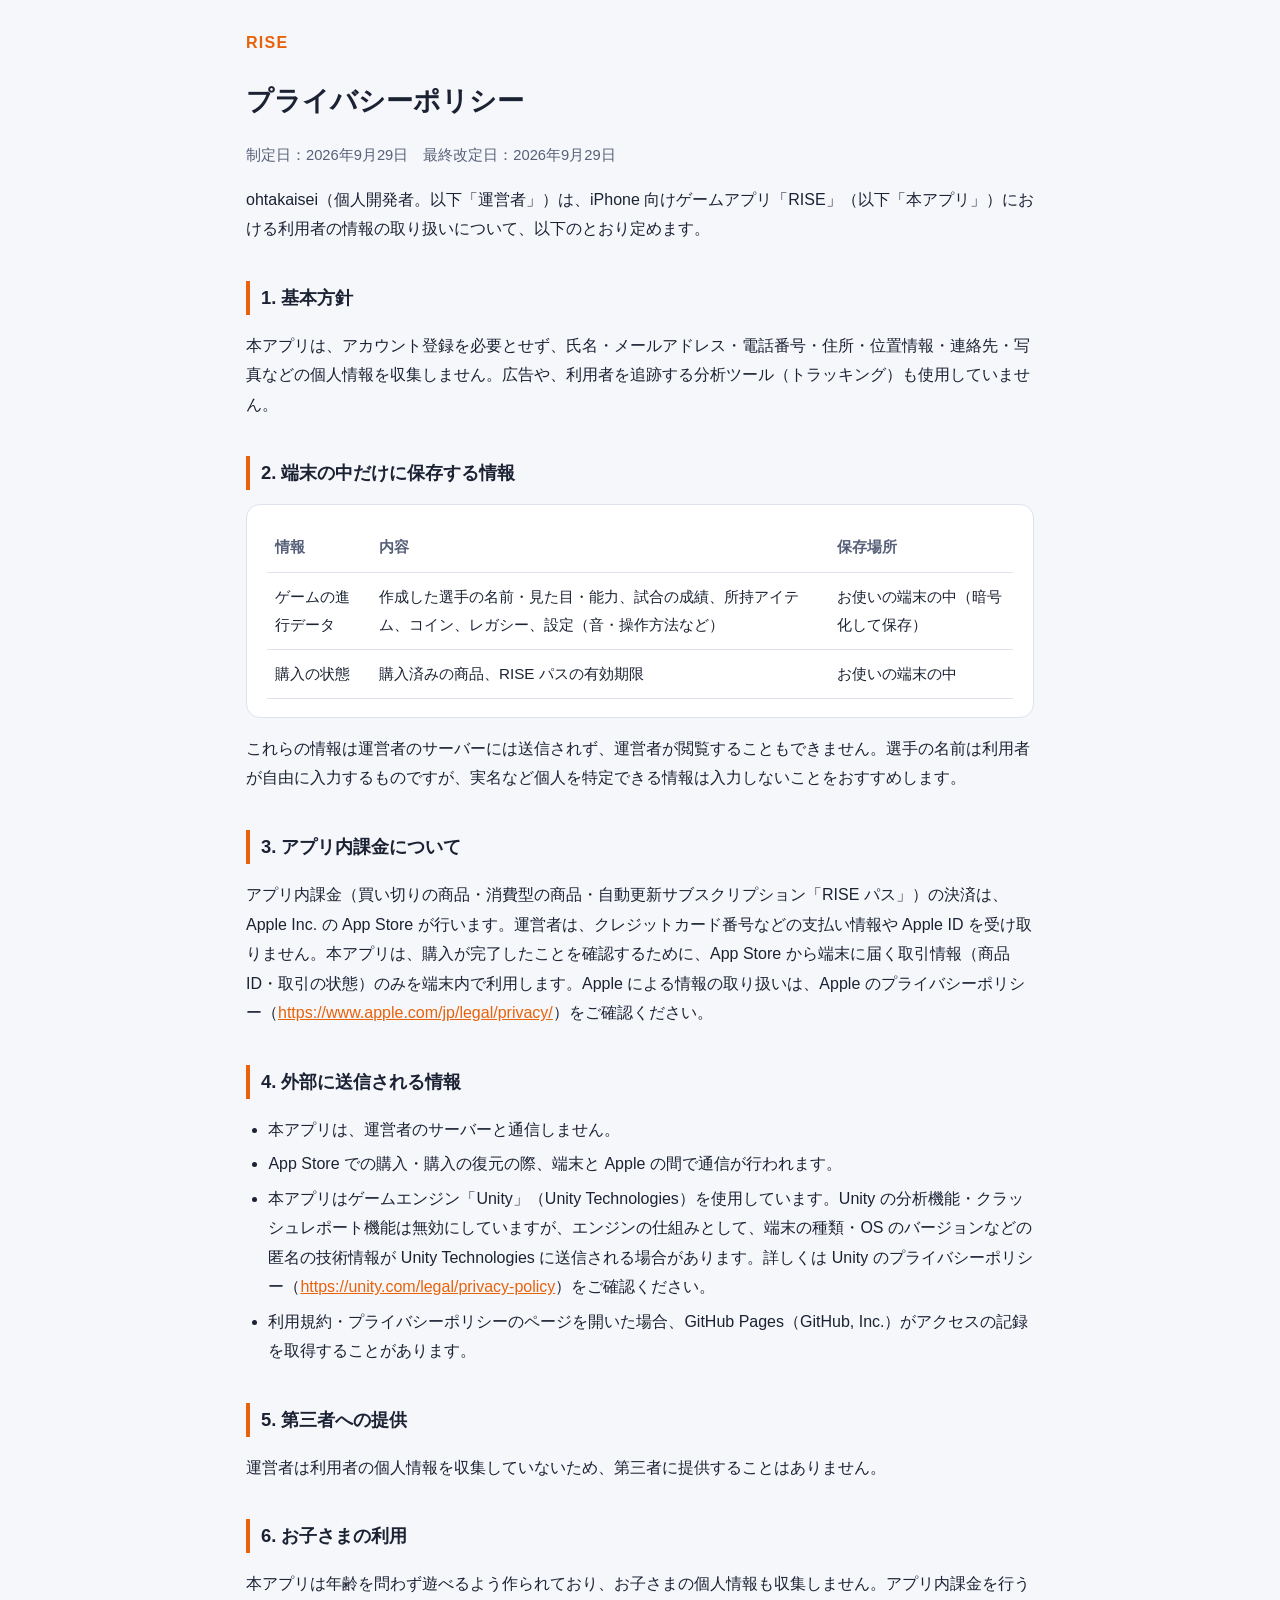
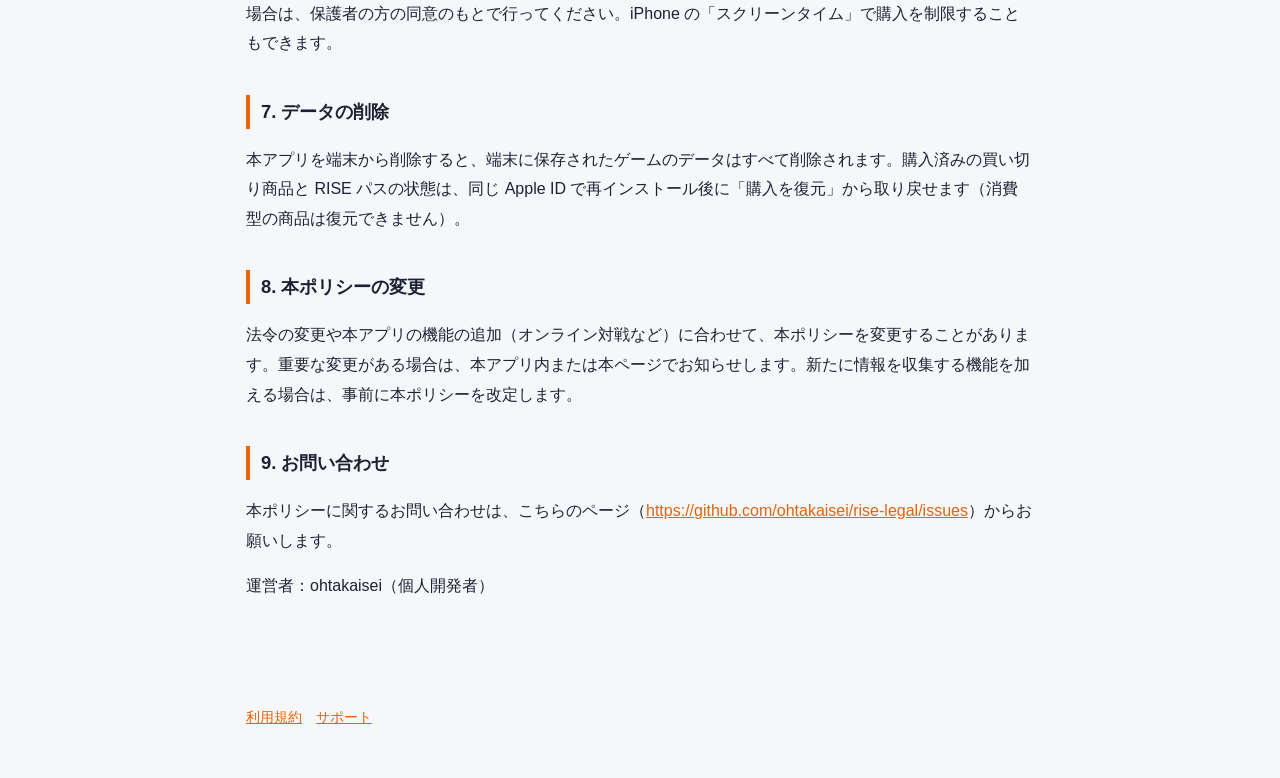
==== privacy.html @ 350b444a "RISE: プライバシーポリシー・利用規約・サポートページ" ====
<!doctype html><html lang="ja"><head><meta charset="utf-8"><meta name="viewport" content="width=device-width,initial-scale=1"><title>RISE プライバシーポリシー</title><link rel="stylesheet" href="style.css"></head>
<body><header><a href="./">RISE</a></header><main>
<h1>プライバシーポリシー</h1><p class="dim">制定日：2026年9月29日　最終改定日：2026年9月29日</p>
<p>ohtakaisei（個人開発者。以下「運営者」）は、iPhone 向けゲームアプリ「RISE」（以下「本アプリ」）における利用者の情報の取り扱いについて、以下のとおり定めます。</p>

<h2>1. 基本方針</h2>
<p>本アプリは、アカウント登録を必要とせず、氏名・メールアドレス・電話番号・住所・位置情報・連絡先・写真などの個人情報を収集しません。広告や、利用者を追跡する分析ツール（トラッキング）も使用していません。</p>

<h2>2. 端末の中だけに保存する情報</h2>
<div class="card"><table>
<tr><th>情報</th><th>内容</th><th>保存場所</th></tr>
<tr><td>ゲームの進行データ</td><td>作成した選手の名前・見た目・能力、試合の成績、所持アイテム、コイン、レガシー、設定（音・操作方法など）</td><td>お使いの端末の中（暗号化して保存）</td></tr>
<tr><td>購入の状態</td><td>購入済みの商品、RISE パスの有効期限</td><td>お使いの端末の中</td></tr>
</table></div>
<p>これらの情報は運営者のサーバーには送信されず、運営者が閲覧することもできません。選手の名前は利用者が自由に入力するものですが、実名など個人を特定できる情報は入力しないことをおすすめします。</p>

<h2>3. アプリ内課金について</h2>
<p>アプリ内課金（買い切りの商品・消費型の商品・自動更新サブスクリプション「RISE パス」）の決済は、Apple Inc. の App Store が行います。運営者は、クレジットカード番号などの支払い情報や Apple ID を受け取りません。本アプリは、購入が完了したことを確認するために、App Store から端末に届く取引情報（商品 ID・取引の状態）のみを端末内で利用します。Apple による情報の取り扱いは、Apple のプライバシーポリシー（<a href="https://www.apple.com/jp/legal/privacy/">https://www.apple.com/jp/legal/privacy/</a>）をご確認ください。</p>

<h2>4. 外部に送信される情報</h2>
<ul>
<li>本アプリは、運営者のサーバーと通信しません。</li>
<li>App Store での購入・購入の復元の際、端末と Apple の間で通信が行われます。</li>
<li>本アプリはゲームエンジン「Unity」（Unity Technologies）を使用しています。Unity の分析機能・クラッシュレポート機能は無効にしていますが、エンジンの仕組みとして、端末の種類・OS のバージョンなどの匿名の技術情報が Unity Technologies に送信される場合があります。詳しくは Unity のプライバシーポリシー（<a href="https://unity.com/legal/privacy-policy">https://unity.com/legal/privacy-policy</a>）をご確認ください。</li>
<li>利用規約・プライバシーポリシーのページを開いた場合、GitHub Pages（GitHub, Inc.）がアクセスの記録を取得することがあります。</li>
</ul>

<h2>5. 第三者への提供</h2>
<p>運営者は利用者の個人情報を収集していないため、第三者に提供することはありません。</p>

<h2>6. お子さまの利用</h2>
<p>本アプリは年齢を問わず遊べるよう作られており、お子さまの個人情報も収集しません。アプリ内課金を行う場合は、保護者の方の同意のもとで行ってください。iPhone の「スクリーンタイム」で購入を制限することもできます。</p>

<h2>7. データの削除</h2>
<p>本アプリを端末から削除すると、端末に保存されたゲームのデータはすべて削除されます。購入済みの買い切り商品と RISE パスの状態は、同じ Apple ID で再インストール後に「購入を復元」から取り戻せます（消費型の商品は復元できません）。</p>

<h2>8. 本ポリシーの変更</h2>
<p>法令の変更や本アプリの機能の追加（オンライン対戦など）に合わせて、本ポリシーを変更することがあります。重要な変更がある場合は、本アプリ内または本ページでお知らせします。新たに情報を収集する機能を加える場合は、事前に本ポリシーを改定します。</p>

<h2>9. お問い合わせ</h2>
<p>本ポリシーに関するお問い合わせは、こちらのページ（<a href="https://github.com/ohtakaisei/rise-legal/issues">https://github.com/ohtakaisei/rise-legal/issues</a>）からお願いします。</p>
<p>運営者：ohtakaisei（個人開発者）</p>
</main><footer><a href="terms.html">利用規約</a>　<a href="./">サポート</a></footer></body></html>
---- style.css ----
:root{--bg:#0f1420;--card:#171e2e;--text:#e9edf5;--dim:#a8b1c4;--accent:#ff7a1a;--gold:#ffc63a;--line:#26304a}
@media (prefers-color-scheme: light){:root:not([data-theme="dark"]){--bg:#f6f7fb;--card:#ffffff;--text:#1b2233;--dim:#566078;--accent:#e8620a;--gold:#b98300;--line:#dde2ee}}
*{box-sizing:border-box}body{margin:0;background:var(--bg);color:var(--text);font-family:-apple-system,BlinkMacSystemFont,"Hiragino Sans","Noto Sans JP",sans-serif;line-height:1.85;font-size:16px}
header{padding:28px 16px 8px;max-width:820px;margin:0 auto}header a{color:var(--accent);text-decoration:none;font-weight:800;letter-spacing:.08em}
main{max-width:820px;margin:0 auto;padding:0 16px 64px}h1{font-size:1.7rem;margin:.4em 0 .2em}h2{font-size:1.15rem;margin:2em 0 .6em;padding-left:.6em;border-left:4px solid var(--accent)}
.card{background:var(--card);border:1px solid var(--line);border-radius:14px;padding:18px 20px;margin:14px 0}.dim{color:var(--dim);font-size:.92rem}
table{width:100%;border-collapse:collapse;font-size:.95rem}th,td{border-bottom:1px solid var(--line);padding:10px 8px;text-align:left;vertical-align:top}th{white-space:nowrap;color:var(--dim);font-weight:600}
a{color:var(--accent)}ol,ul{padding-left:1.4em}li{margin:.3em 0}footer{max-width:820px;margin:0 auto;padding:24px 16px 48px;color:var(--dim);font-size:.85rem}
.links a{display:inline-block;margin:6px 12px 6px 0;padding:12px 18px;border-radius:12px;background:var(--card);border:1px solid var(--line);text-decoration:none;font-weight:700}
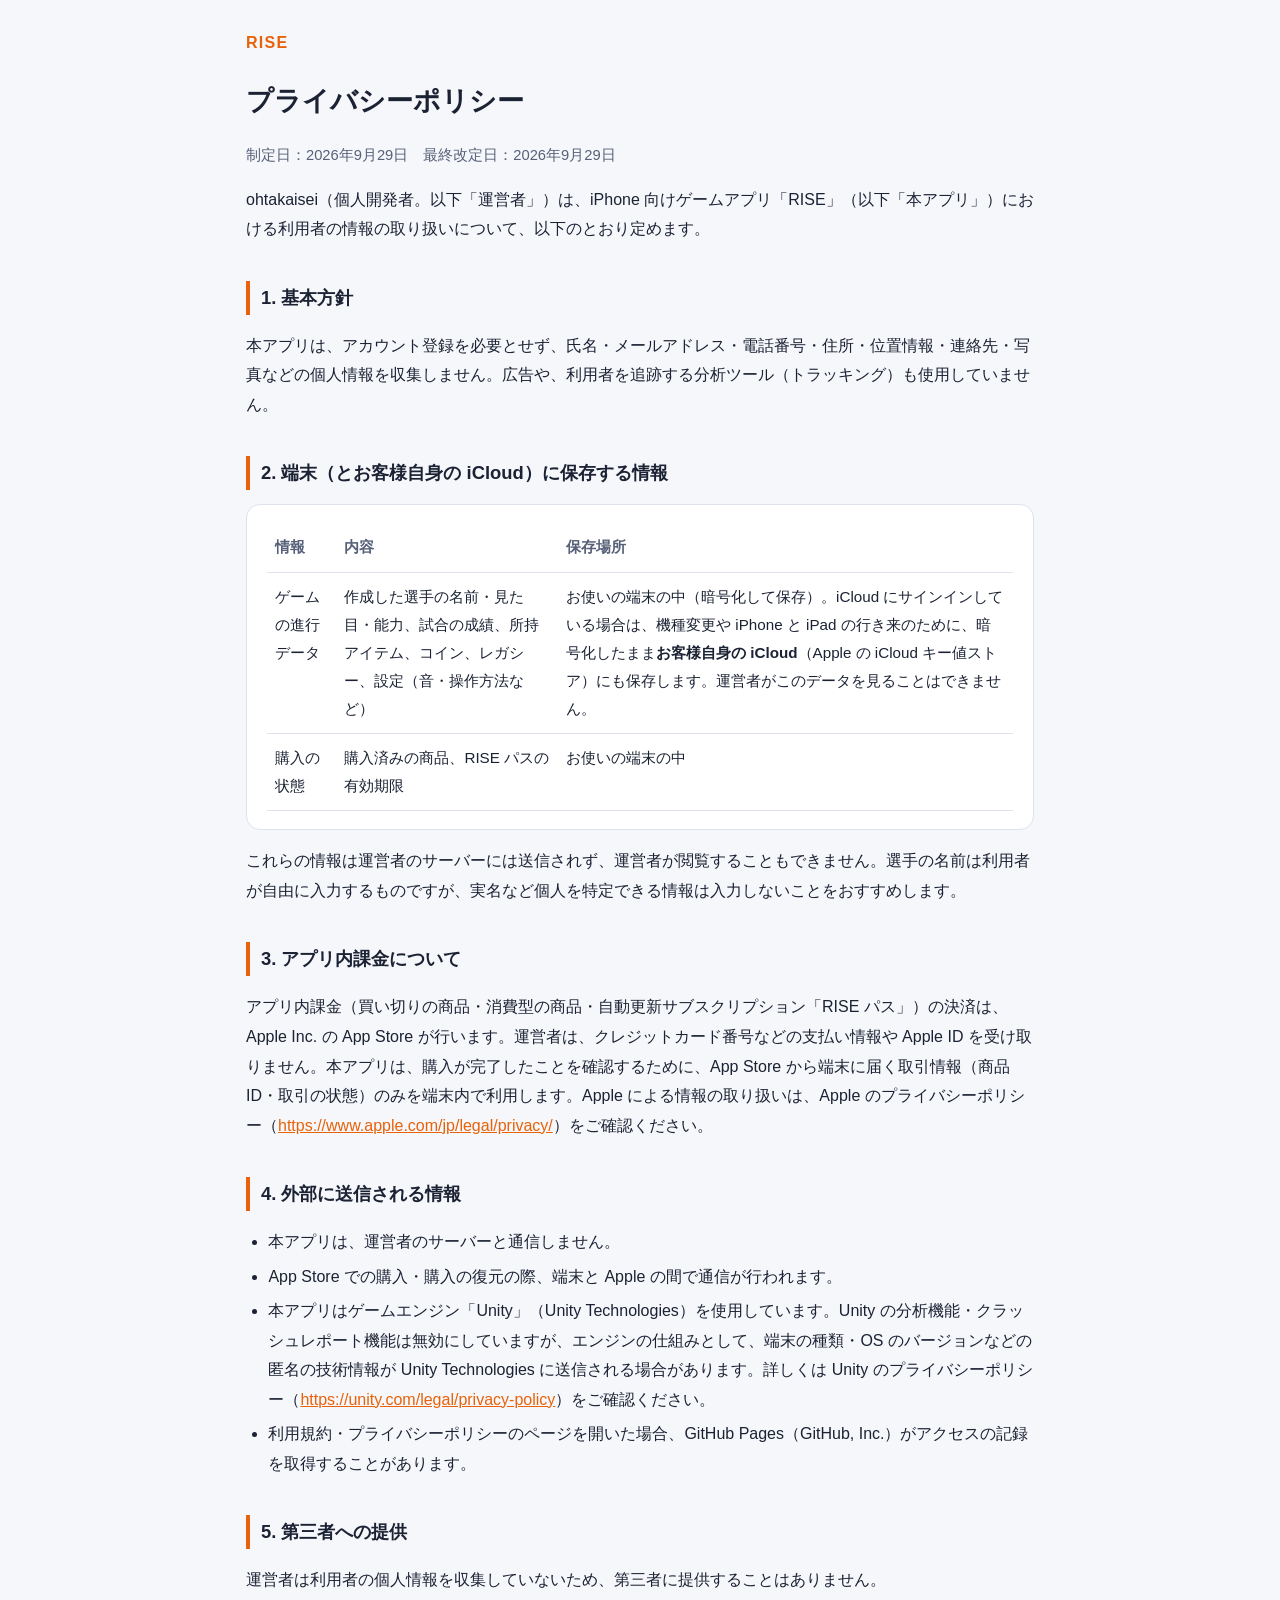
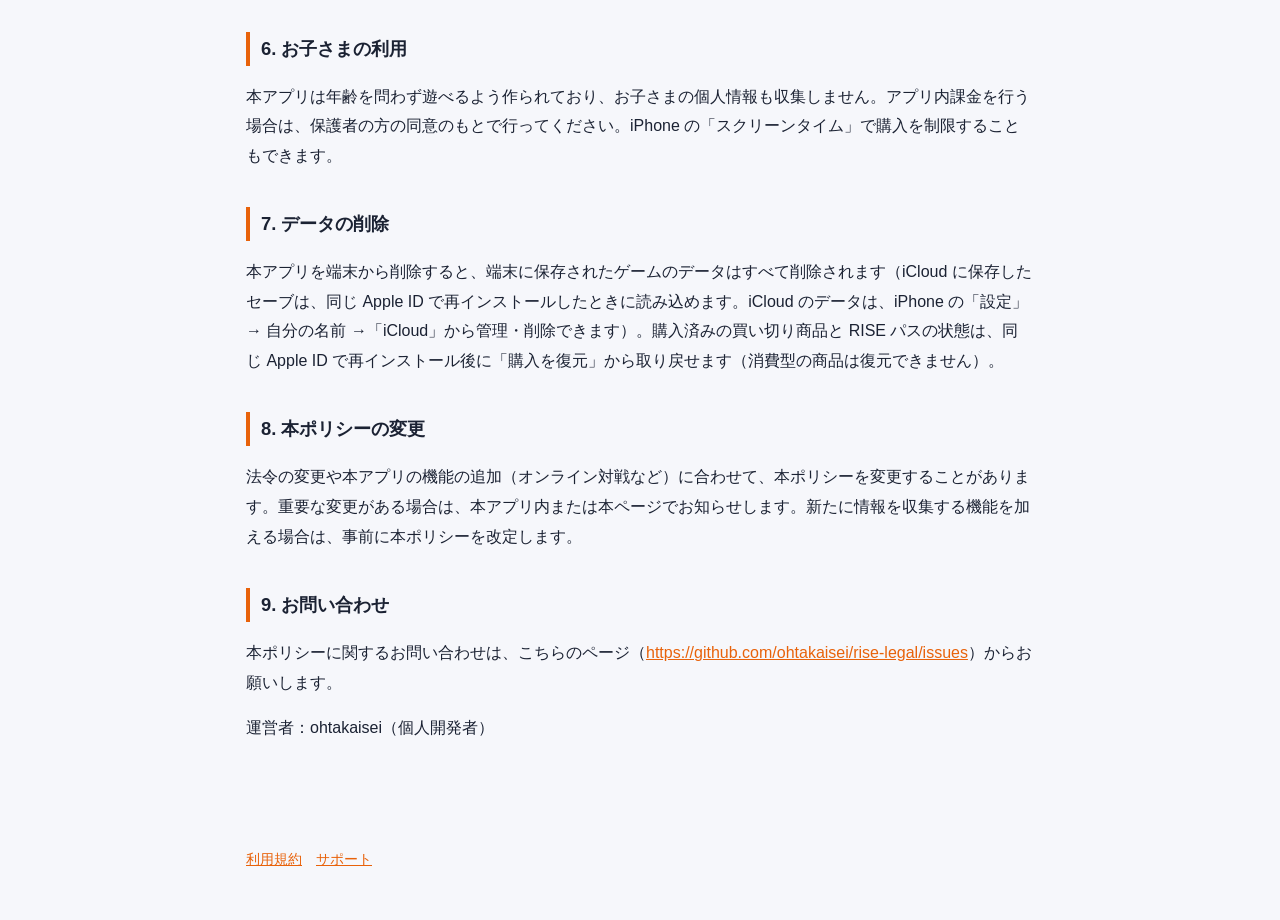
==== commit 40525957: "iCloud へのセーブの保存を追記 Co-Authored-By: Claude Opus 5.5 <noreply@anthropic.com>" ====
--- a/privacy.html
+++ b/privacy.html
@@ -6,10 +6,10 @@
 <h2>1. 基本方針</h2>
 <p>本アプリは、アカウント登録を必要とせず、氏名・メールアドレス・電話番号・住所・位置情報・連絡先・写真などの個人情報を収集しません。広告や、利用者を追跡する分析ツール（トラッキング）も使用していません。</p>
 
-<h2>2. 端末の中だけに保存する情報</h2>
+<h2>2. 端末（とお客様自身の iCloud）に保存する情報</h2>
 <div class="card"><table>
 <tr><th>情報</th><th>内容</th><th>保存場所</th></tr>
-<tr><td>ゲームの進行データ</td><td>作成した選手の名前・見た目・能力、試合の成績、所持アイテム、コイン、レガシー、設定（音・操作方法など）</td><td>お使いの端末の中（暗号化して保存）</td></tr>
+<tr><td>ゲームの進行データ</td><td>作成した選手の名前・見た目・能力、試合の成績、所持アイテム、コイン、レガシー、設定（音・操作方法など）</td><td>お使いの端末の中（暗号化して保存）。iCloud にサインインしている場合は、機種変更や iPhone と iPad の行き来のために、暗号化したまま<strong>お客様自身の iCloud</strong>（Apple の iCloud キー値ストア）にも保存します。運営者がこのデータを見ることはできません。</td></tr>
 <tr><td>購入の状態</td><td>購入済みの商品、RISE パスの有効期限</td><td>お使いの端末の中</td></tr>
 </table></div>
 <p>これらの情報は運営者のサーバーには送信されず、運営者が閲覧することもできません。選手の名前は利用者が自由に入力するものですが、実名など個人を特定できる情報は入力しないことをおすすめします。</p>
@@ -32,7 +32,7 @@
 <p>本アプリは年齢を問わず遊べるよう作られており、お子さまの個人情報も収集しません。アプリ内課金を行う場合は、保護者の方の同意のもとで行ってください。iPhone の「スクリーンタイム」で購入を制限することもできます。</p>
 
 <h2>7. データの削除</h2>
-<p>本アプリを端末から削除すると、端末に保存されたゲームのデータはすべて削除されます。購入済みの買い切り商品と RISE パスの状態は、同じ Apple ID で再インストール後に「購入を復元」から取り戻せます（消費型の商品は復元できません）。</p>
+<p>本アプリを端末から削除すると、端末に保存されたゲームのデータはすべて削除されます（iCloud に保存したセーブは、同じ Apple ID で再インストールしたときに読み込めます。iCloud のデータは、iPhone の「設定」→ 自分の名前 →「iCloud」から管理・削除できます）。購入済みの買い切り商品と RISE パスの状態は、同じ Apple ID で再インストール後に「購入を復元」から取り戻せます（消費型の商品は復元できません）。</p>
 
 <h2>8. 本ポリシーの変更</h2>
 <p>法令の変更や本アプリの機能の追加（オンライン対戦など）に合わせて、本ポリシーを変更することがあります。重要な変更がある場合は、本アプリ内または本ページでお知らせします。新たに情報を収集する機能を加える場合は、事前に本ポリシーを改定します。</p>
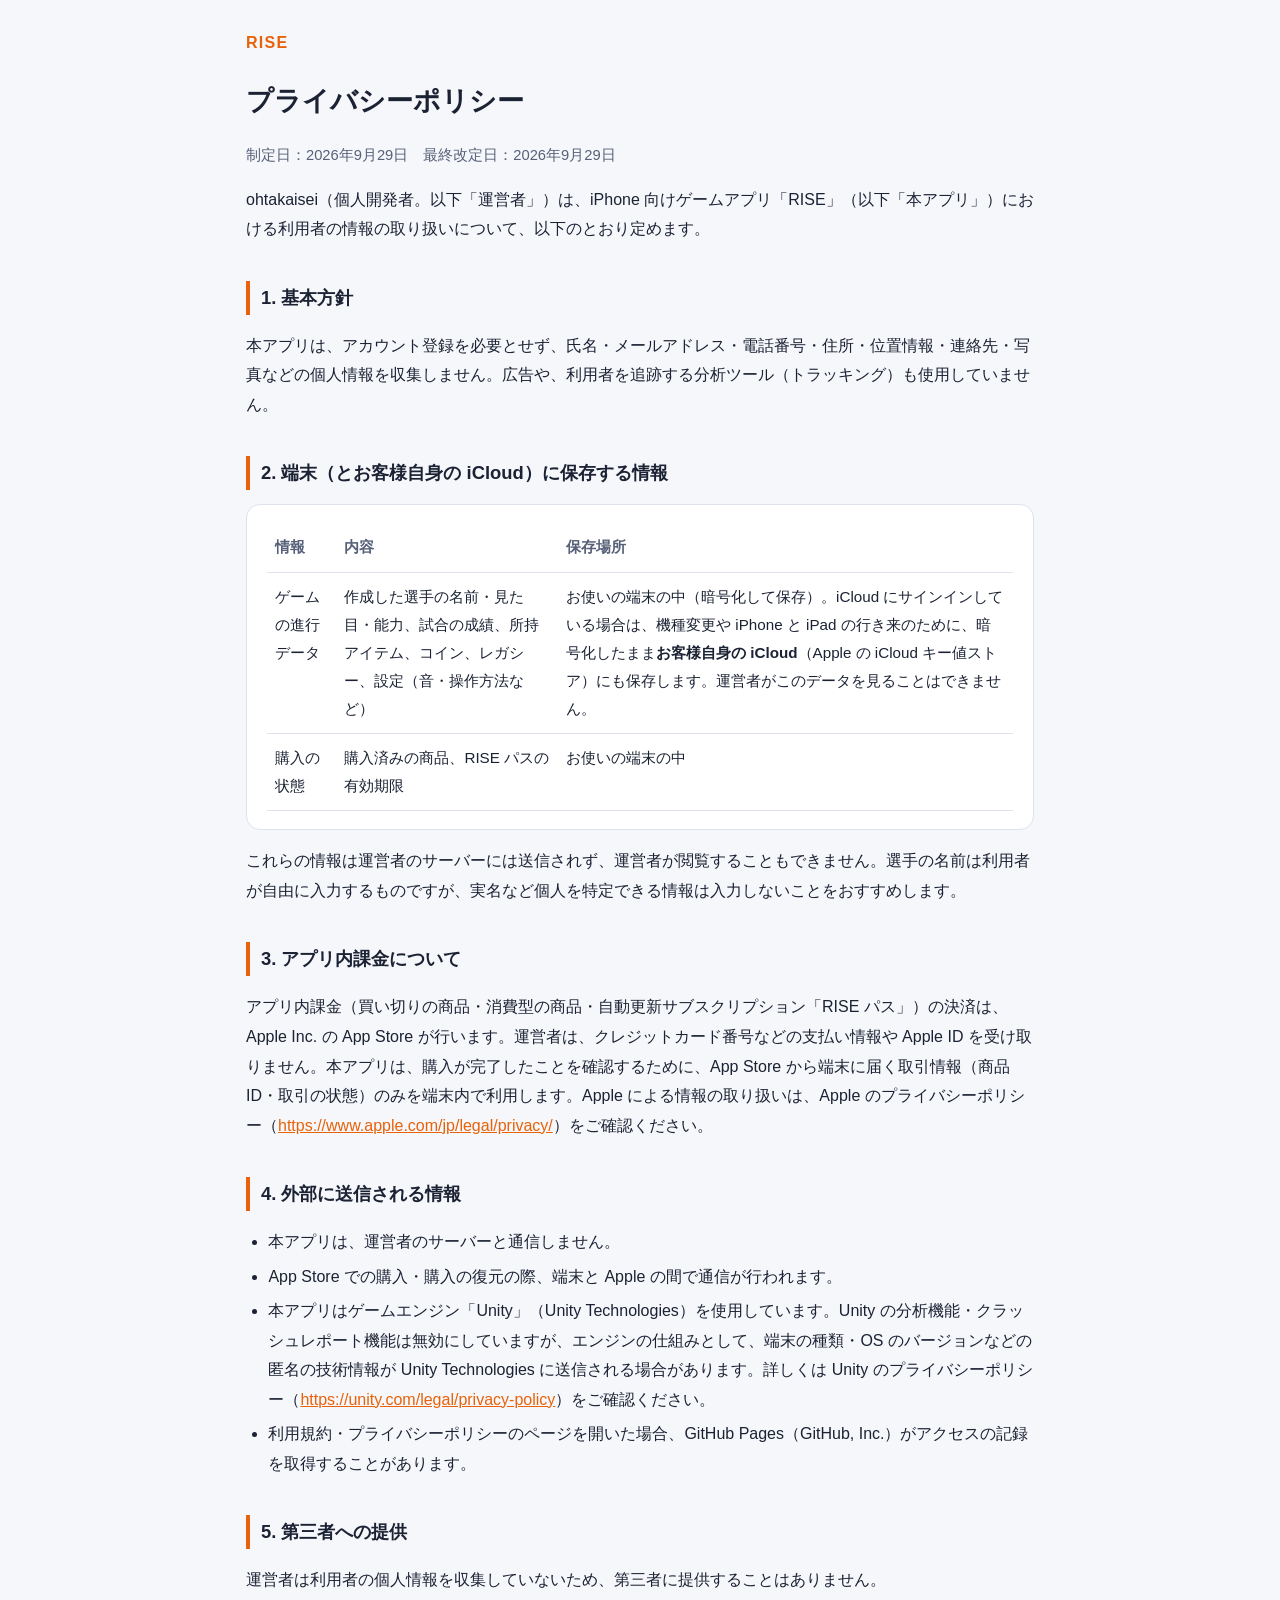
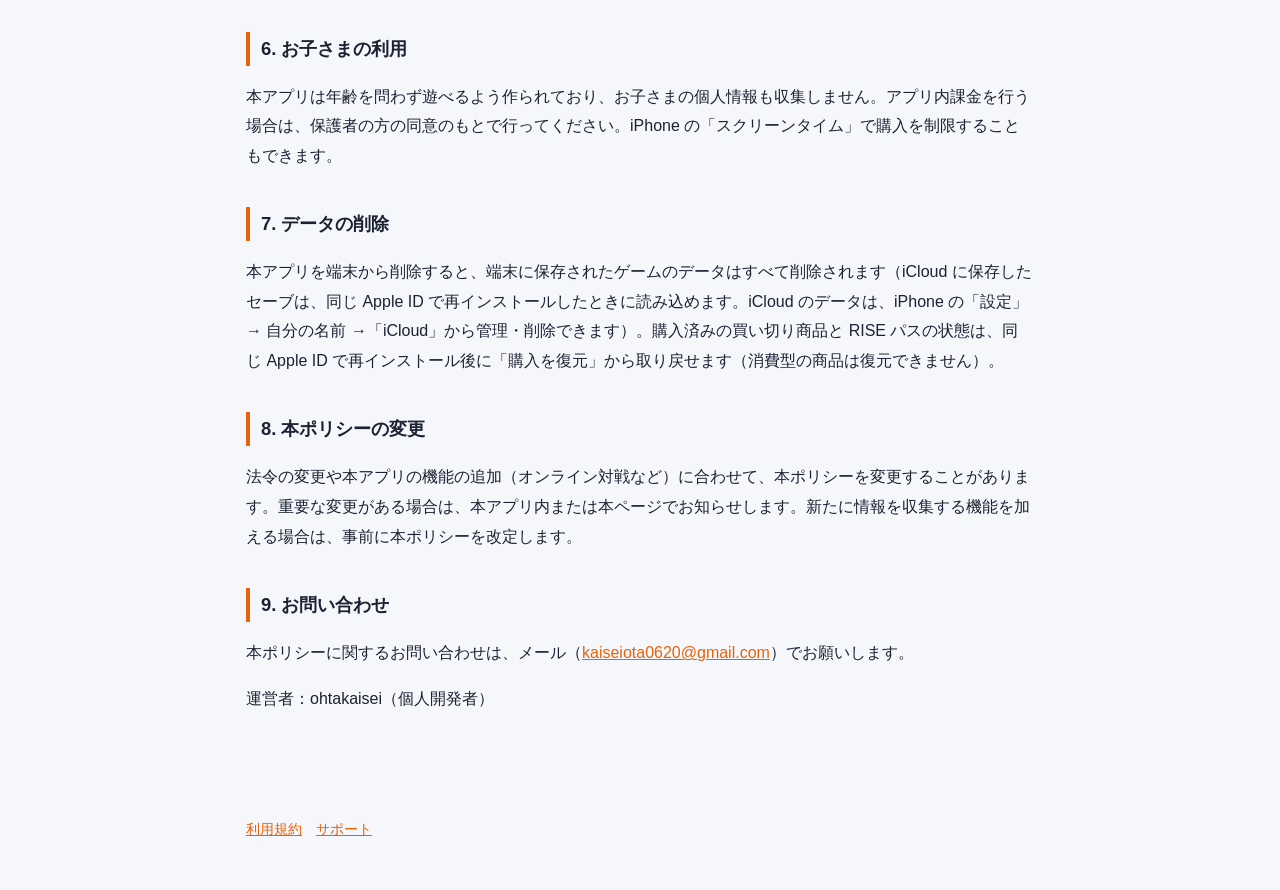
==== commit 2ccbbb77: "お問い合わせをメール（kaiseiota0620@gmail.com）に統一、FAQ をセーブ3枠・iCloud に合わせて更新 Co-Authored-By: Claude Opus 5.5 <no" ====
--- a/privacy.html
+++ b/privacy.html
@@ -38,6 +38,6 @@
 <p>法令の変更や本アプリの機能の追加（オンライン対戦など）に合わせて、本ポリシーを変更することがあります。重要な変更がある場合は、本アプリ内または本ページでお知らせします。新たに情報を収集する機能を加える場合は、事前に本ポリシーを改定します。</p>
 
 <h2>9. お問い合わせ</h2>
-<p>本ポリシーに関するお問い合わせは、こちらのページ（<a href="https://github.com/ohtakaisei/rise-legal/issues">https://github.com/ohtakaisei/rise-legal/issues</a>）からお願いします。</p>
+<p>本ポリシーに関するお問い合わせは、メール（<a href="mailto:kaiseiota0620@gmail.com">kaiseiota0620@gmail.com</a>）でお願いします。</p>
 <p>運営者：ohtakaisei（個人開発者）</p>
 </main><footer><a href="terms.html">利用規約</a>　<a href="./">サポート</a></footer></body></html>
